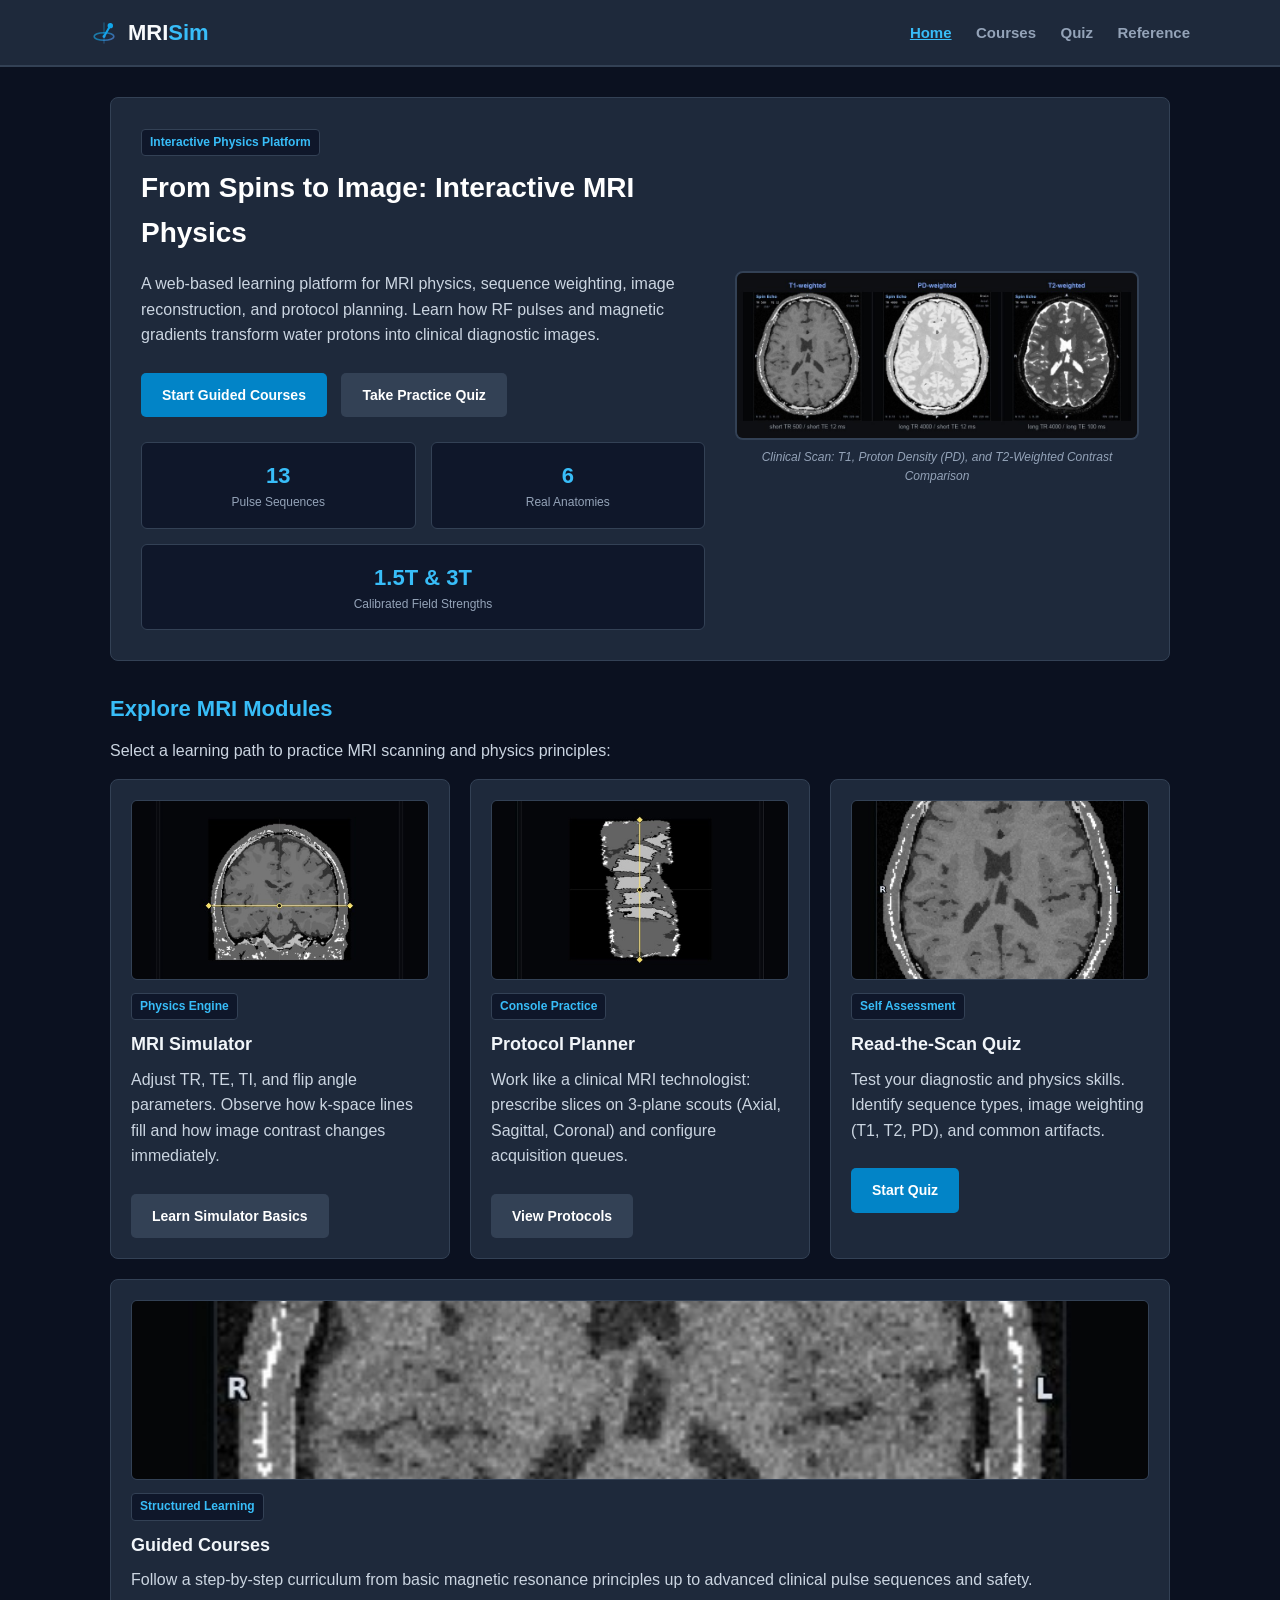
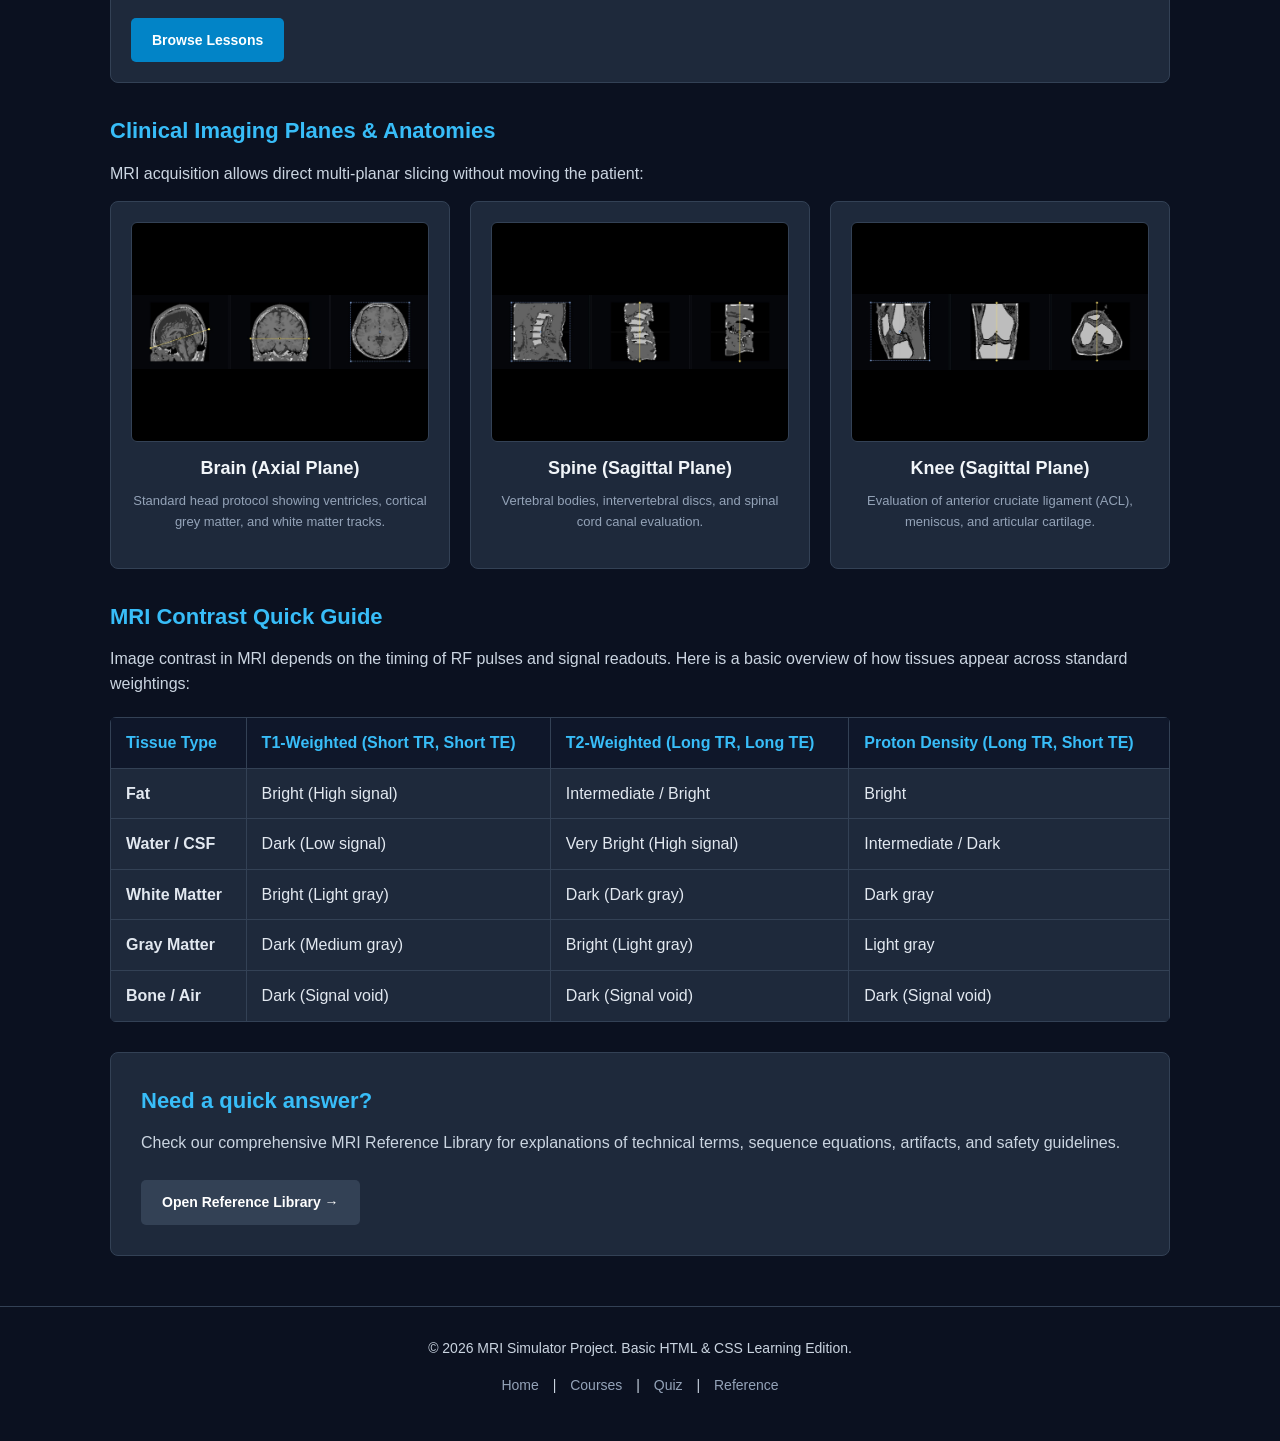
==== index.html @ a791c41a "feat: home page design complete" ====
<!DOCTYPE html>
<html lang="en">
<head>
    <meta charset="UTF-8">
    <meta name="viewport" content="width=device-width, initial-scale=1.0">
    <title>MRI Simulator — Home</title>
    <link rel="stylesheet" href="style.css">
</head>
<body>

    <!-- Simple Navigation Header with Logo -->
    <header>
        <div class="header-container">
            <a href="index.html" class="logo">
                <img src="img/logo.svg" alt="MRI Simulator Logo" class="header-logo">
                <span>MRI</span>Sim
            </a>
            <nav>
                <a href="index.html" class="active">Home</a>
                <a href="courses.html">Courses</a>
                <a href="quiz.html">Quiz</a>
                <a href="reference.html">Reference</a>
            </nav>
        </div>
    </header>

    <!-- Main Container -->
    <div class="container">

        <!-- Hero Section with Real MRI Scan Visual -->
        <section class="hero">
            <div class="hero-grid">
                <div class="hero-text">
                    <span class="card-tag">Interactive Physics Platform</span>
                    <h1>From Spins to Image: Interactive MRI Physics</h1>
                    <p>
                        A web-based learning platform for MRI physics, sequence weighting, image reconstruction, and protocol planning. Learn how RF pulses and magnetic gradients transform water protons into clinical diagnostic images.
                    </p>
                    <div>
                        <a href="courses.html" class="btn btn-primary">Start Guided Courses</a>
                        <a href="quiz.html" class="btn btn-secondary">Take Practice Quiz</a>
                    </div>

                    <!-- Stats / Highlights -->
                    <div class="stats-row">
                        <div class="stat-box">
                            <div class="stat-number">13</div>
                            <div class="stat-label">Pulse Sequences</div>
                        </div>
                        <div class="stat-box">
                            <div class="stat-number">6</div>
                            <div class="stat-label">Real Anatomies</div>
                        </div>
                        <div class="stat-box">
                            <div class="stat-number">1.5T &amp; 3T</div>
                            <div class="stat-label">Calibrated Field Strengths</div>
                        </div>
                    </div>
                </div>

                <!-- Hero MRI Showcase Image -->
                <div class="hero-image-wrap">
                    <img src="img/contrast-t1-pd-t2.jpg" alt="Clinical MRI Contrast Comparison: T1, PD, and T2" class="hero-img">
                    <div class="image-caption">Clinical Scan: T1, Proton Density (PD), and T2-Weighted Contrast Comparison</div>
                </div>
            </div>
        </section>

        <!-- Core Modules / Features Section with Real Scans -->
        <section>
            <h2>Explore MRI Modules</h2>
            <p>Select a learning path to practice MRI scanning and physics principles:</p>

            <div class="grid">
                <!-- Card 1: Simulator -->
                <div class="card">
                    <img src="img/brain_axial.jpg" alt="Brain Axial Scan in MRI Simulator" class="card-img">
                    <span class="card-tag">Physics Engine</span>
                    <h3>MRI Simulator</h3>
                    <p>
                        Adjust TR, TE, TI, and flip angle parameters. Observe how k-space lines fill and how image contrast changes immediately.
                    </p>
                    <a href="courses.html" class="btn btn-secondary">Learn Simulator Basics</a>
                </div>

                <!-- Card 2: Protocol Planner -->
                <div class="card">
                    <img src="img/spine_sagittal.jpg" alt="Spine Sagittal Scan Protocol Planner" class="card-img">
                    <span class="card-tag">Console Practice</span>
                    <h3>Protocol Planner</h3>
                    <p>
                        Work like a clinical MRI technologist: prescribe slices on 3-plane scouts (Axial, Sagittal, Coronal) and configure acquisition queues.
                    </p>
                    <a href="courses.html" class="btn btn-secondary">View Protocols</a>
                </div>

                <!-- Card 3: Quiz -->
                <div class="card">
                    <img src="img/quiz-t1.jpg" alt="Read the Scan Quiz Sample" class="card-img">
                    <span class="card-tag">Self Assessment</span>
                    <h3>Read-the-Scan Quiz</h3>
                    <p>
                        Test your diagnostic and physics skills. Identify sequence types, image weighting (T1, T2, PD), and common artifacts.
                    </p>
                    <a href="quiz.html" class="btn btn-primary">Start Quiz</a>
                </div>

                <!-- Card 4: Courses -->
                <div class="card">
                    <img src="img/lesson-what-is-mri.jpg" alt="Guided MRI Lessons" class="card-img">
                    <span class="card-tag">Structured Learning</span>
                    <h3>Guided Courses</h3>
                    <p>
                        Follow a step-by-step curriculum from basic magnetic resonance principles up to advanced clinical pulse sequences and safety.
                    </p>
                    <a href="courses.html" class="btn btn-primary">Browse Lessons</a>
                </div>
            </div>
        </section>

        <!-- Real Clinical Anatomy Showcase -->
        <section>
            <h2>Clinical Imaging Planes &amp; Anatomies</h2>
            <p>MRI acquisition allows direct multi-planar slicing without moving the patient:</p>

            <div class="grid">
                <div class="card" style="text-align: center;">
                    <img src="img/brain_axial.jpg" alt="Axial Brain MRI" class="card-img" style="height: 220px; object-fit: contain; background: #000;">
                    <h3>Brain (Axial Plane)</h3>
                    <p style="font-size: 13px; color: #94a3b8;">Standard head protocol showing ventricles, cortical grey matter, and white matter tracks.</p>
                </div>
                <div class="card" style="text-align: center;">
                    <img src="img/spine_sagittal.jpg" alt="Sagittal Spine MRI" class="card-img" style="height: 220px; object-fit: contain; background: #000;">
                    <h3>Spine (Sagittal Plane)</h3>
                    <p style="font-size: 13px; color: #94a3b8;">Vertebral bodies, intervertebral discs, and spinal cord canal evaluation.</p>
                </div>
                <div class="card" style="text-align: center;">
                    <img src="img/knee_sagittal.jpg" alt="Sagittal Knee MRI" class="card-img" style="height: 220px; object-fit: contain; background: #000;">
                    <h3>Knee (Sagittal Plane)</h3>
                    <p style="font-size: 13px; color: #94a3b8;">Evaluation of anterior cruciate ligament (ACL), meniscus, and articular cartilage.</p>
                </div>
            </div>
        </section>

        <!-- Basic Educational Concept Summary -->
        <section>
            <h2>MRI Contrast Quick Guide</h2>
            <p>
                Image contrast in MRI depends on the timing of RF pulses and signal readouts. Here is a basic overview of how tissues appear across standard weightings:
            </p>

            <table>
                <thead>
                    <tr>
                        <th>Tissue Type</th>
                        <th>T1-Weighted (Short TR, Short TE)</th>
                        <th>T2-Weighted (Long TR, Long TE)</th>
                        <th>Proton Density (Long TR, Short TE)</th>
                    </tr>
                </thead>
                <tbody>
                    <tr>
                        <td><strong>Fat</strong></td>
                        <td>Bright (High signal)</td>
                        <td>Intermediate / Bright</td>
                        <td>Bright</td>
                    </tr>
                    <tr>
                        <td><strong>Water / CSF</strong></td>
                        <td>Dark (Low signal)</td>
                        <td>Very Bright (High signal)</td>
                        <td>Intermediate / Dark</td>
                    </tr>
                    <tr>
                        <td><strong>White Matter</strong></td>
                        <td>Bright (Light gray)</td>
                        <td>Dark (Dark gray)</td>
                        <td>Dark gray</td>
                    </tr>
                    <tr>
                        <td><strong>Gray Matter</strong></td>
                        <td>Dark (Medium gray)</td>
                        <td>Bright (Light gray)</td>
                        <td>Light gray</td>
                    </tr>
                    <tr>
                        <td><strong>Bone / Air</strong></td>
                        <td>Dark (Signal void)</td>
                        <td>Dark (Signal void)</td>
                        <td>Dark (Signal void)</td>
                    </tr>
                </tbody>
            </table>
        </section>

        <!-- Reference Callout -->
        <section class="hero" style="margin-top: 30px;">
            <h2>Need a quick answer?</h2>
            <p>
                Check our comprehensive MRI Reference Library for explanations of technical terms, sequence equations, artifacts, and safety guidelines.
            </p>
            <a href="reference.html" class="btn btn-secondary">Open Reference Library →</a>
        </section>

    </div>

    <!-- Simple Footer -->
    <footer>
        <p>&copy; 2026 MRI Simulator Project. Basic HTML &amp; CSS Learning Edition.</p>
        <p>
            <a href="index.html">Home</a> |
            <a href="courses.html">Courses</a> |
            <a href="quiz.html">Quiz</a> |
            <a href="reference.html">Reference</a>
        </p>
    </footer>

</body>
</html>
---- style.css ----
/* ========================================================
   Basic Stylesheet for MRI Project (Beginner Friendly)
   ======================================================== */

* {
    margin: 0;
    padding: 0;
    box-sizing: border-box;
    font-family: Arial, Helvetica, sans-serif;
}

body {
    background-color: #0b1120;
    color: #e2e8f0;
    line-height: 1.6;
}

/* Header & Navigation Bar */
header {
    background-color: #1e293b;
    border-bottom: 2px solid #334155;
    padding: 15px 30px;
}

.header-container {
    max-width: 1100px;
    margin: 0 auto;
    display: flex;
    justify-content: space-between;
    align-items: center;
    flex-wrap: wrap;
    gap: 15px;
}

.logo {
    display: flex;
    align-items: center;
    font-size: 22px;
    font-weight: bold;
    color: #38bdf8;
    text-decoration: none;
}

.header-logo {
    width: 28px;
    height: 28px;
    margin-right: 10px;
}

.logo span {
    color: #f8fafc;
}

nav a {
    color: #94a3b8;
    text-decoration: none;
    margin-left: 20px;
    font-size: 15px;
    font-weight: bold;
}

nav a:hover,
nav a.active {
    color: #38bdf8;
    text-decoration: underline;
}

/* Main Container */
.container {
    max-width: 1100px;
    margin: 30px auto;
    padding: 0 20px;
}

/* Headings */
h1 {
    font-size: 28px;
    margin-bottom: 15px;
    color: #ffffff;
}

h2 {
    font-size: 22px;
    margin-bottom: 12px;
    color: #38bdf8;
}

h3 {
    font-size: 18px;
    margin-bottom: 8px;
    color: #f1f5f9;
}

p {
    margin-bottom: 15px;
    color: #cbd5e1;
}

/* Hero Section */
.hero {
    background-color: #1e293b;
    border: 1px solid #334155;
    border-radius: 8px;
    padding: 30px;
    margin-bottom: 30px;
}

.hero-grid {
    display: flex;
    gap: 30px;
    align-items: center;
    flex-wrap: wrap;
}

.hero-text {
    flex: 1 1 480px;
}

.hero-image-wrap {
    flex: 1 1 320px;
    text-align: center;
}

.hero-img {
    width: 100%;
    max-width: 420px;
    border-radius: 8px;
    border: 2px solid #334155;
    display: block;
    margin: 0 auto;
}

.image-caption {
    font-size: 12px;
    color: #94a3b8;
    margin-top: 8px;
    font-style: italic;
}

/* Buttons */
.btn {
    display: inline-block;
    padding: 10px 20px;
    font-size: 14px;
    font-weight: bold;
    text-decoration: none;
    border-radius: 5px;
    margin-right: 10px;
    margin-top: 10px;
    cursor: pointer;
    border: 1px solid transparent;
}

.btn-primary {
    background-color: #0284c7;
    color: #ffffff;
}

.btn-primary:hover {
    background-color: #0369a1;
}

.btn-secondary {
    background-color: #334155;
    color: #ffffff;
}

.btn-secondary:hover {
    background-color: #475569;
}

/* Stats / Metrics Row */
.stats-row {
    display: flex;
    flex-wrap: wrap;
    gap: 15px;
    margin-top: 25px;
}

.stat-box {
    background-color: #0f172a;
    border: 1px solid #334155;
    padding: 15px;
    border-radius: 6px;
    flex: 1 1 180px;
    text-align: center;
}

.stat-number {
    font-size: 22px;
    font-weight: bold;
    color: #38bdf8;
}

.stat-label {
    font-size: 12px;
    color: #94a3b8;
}

/* Cards Grid Layout */
.grid {
    display: flex;
    flex-wrap: wrap;
    gap: 20px;
    margin-bottom: 30px;
}

.card {
    background-color: #1e293b;
    border: 1px solid #334155;
    border-radius: 8px;
    padding: 20px;
    flex: 1 1 300px;
}

.card-img {
    width: 100%;
    height: 180px;
    object-fit: cover;
    border-radius: 6px;
    margin-bottom: 12px;
    border: 1px solid #334155;
    display: block;
}

.card-tag {
    display: inline-block;
    background-color: #0f172a;
    color: #38bdf8;
    font-size: 12px;
    font-weight: bold;
    padding: 3px 8px;
    border-radius: 4px;
    margin-bottom: 10px;
    border: 1px solid #334155;
}

/* Simple Tables */
table {
    width: 100%;
    border-collapse: collapse;
    margin: 20px 0;
    background-color: #1e293b;
    border-radius: 6px;
    overflow: hidden;
}

th, td {
    border: 1px solid #334155;
    padding: 12px 15px;
    text-align: left;
}

th {
    background-color: #0f172a;
    color: #38bdf8;
}


footer {
    background-color: #0b1120;
    border-top: 1px solid #334155;
    padding: 30px 20px;
    text-align: center;
    color: #64748b;
    font-size: 14px;
    margin-top: 50px;
}

footer a {
    color: #94a3b8;
    text-decoration: none;
    margin: 0 10px;
}

footer a:hover {
    color: #38bdf8;
}
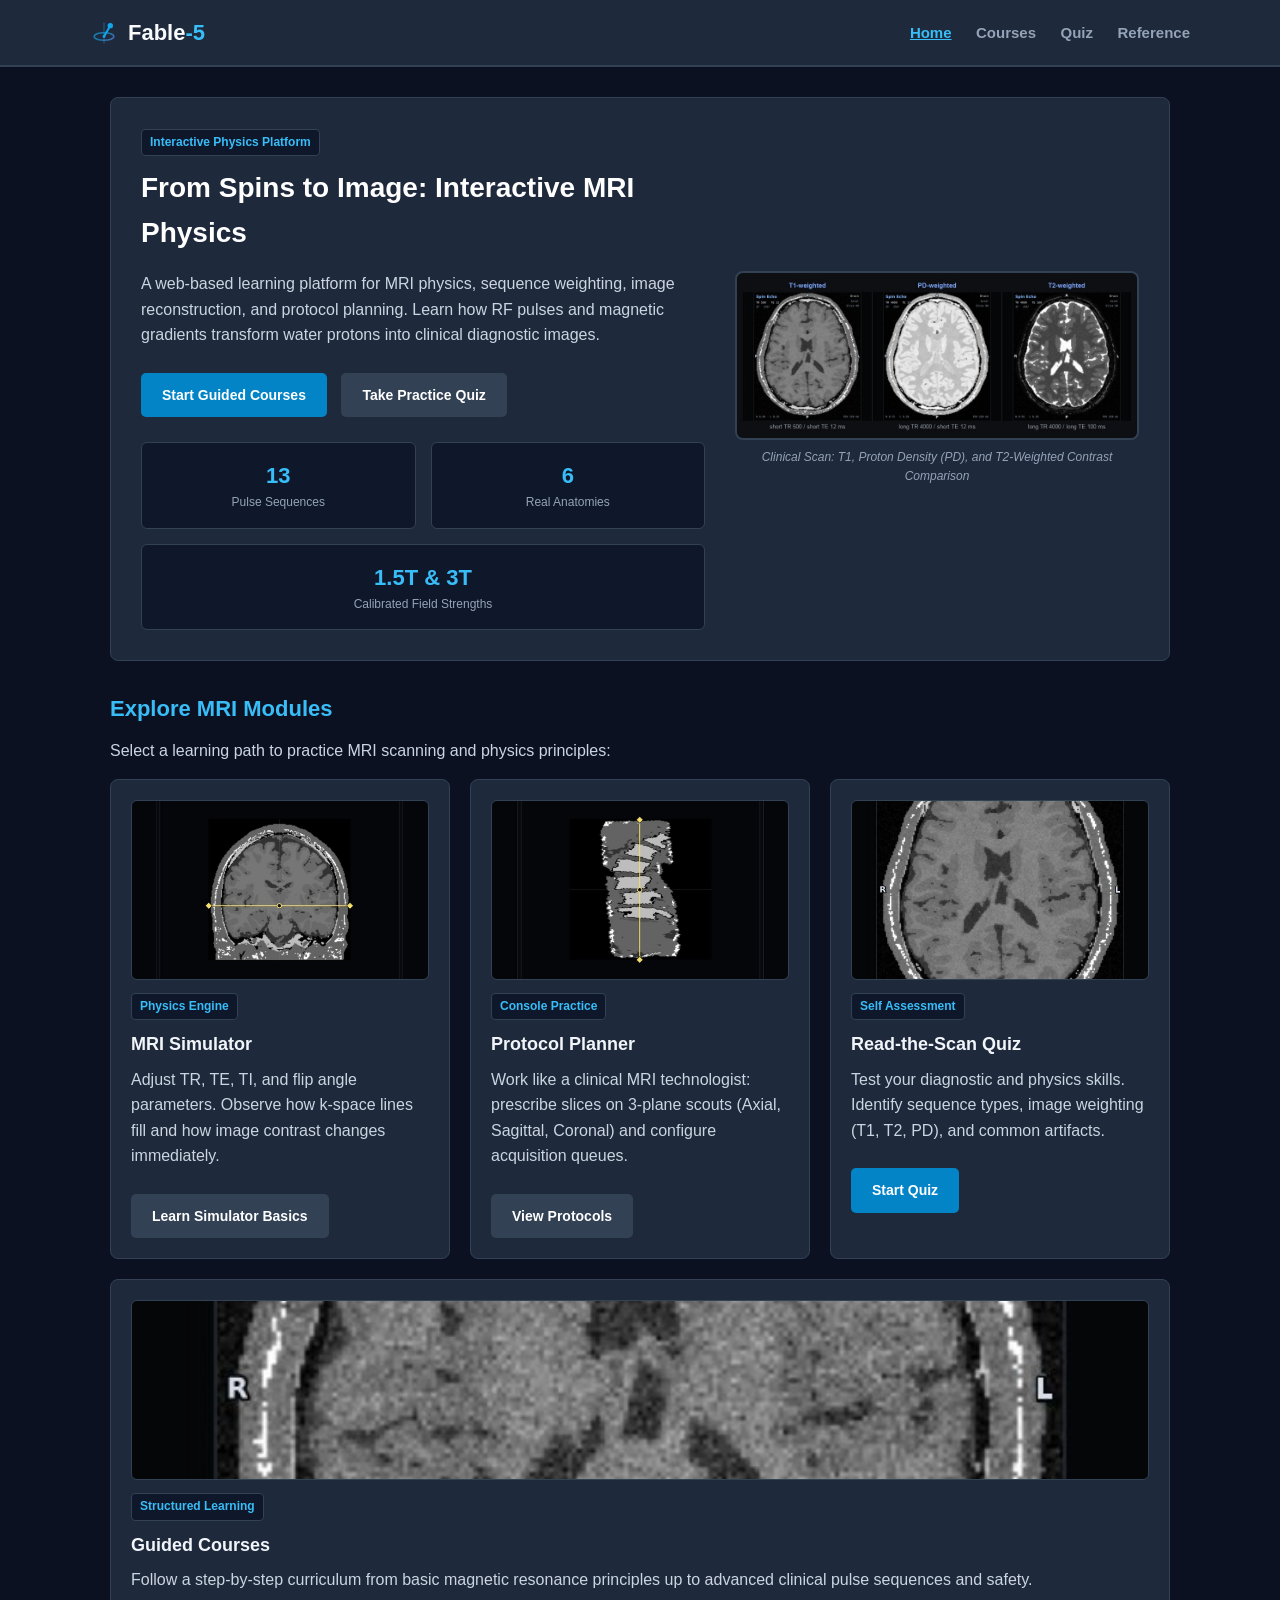
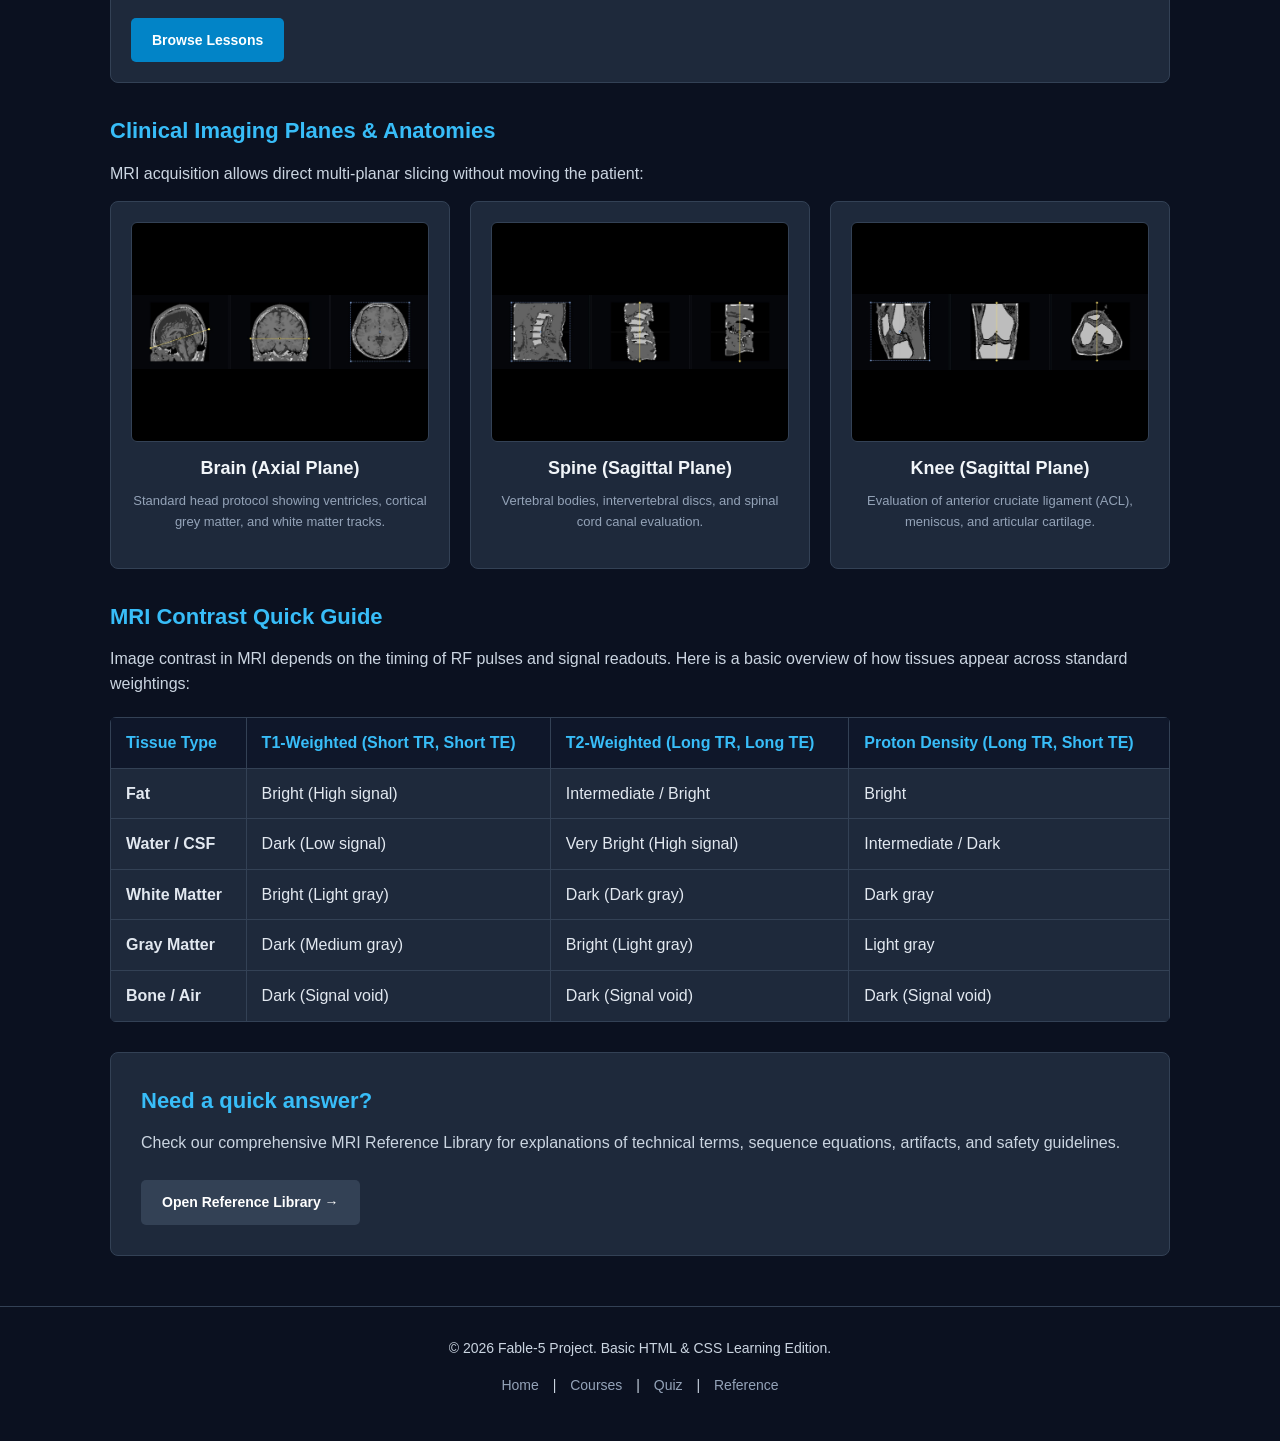
==== commit fb7e7d4e: "fix: update project name" ====
--- a/index.html
+++ b/index.html
@@ -1,219 +1,272 @@
-<!DOCTYPE html>
+<!doctype html>
 <html lang="en">
-<head>
-    <meta charset="UTF-8">
-    <meta name="viewport" content="width=device-width, initial-scale=1.0">
-    <title>MRI Simulator — Home</title>
-    <link rel="stylesheet" href="style.css">
-</head>
-<body>
-
-    <!-- Simple Navigation Header with Logo -->
+  <head>
+    <meta charset="UTF-8" />
+    <meta name="viewport" content="width=device-width, initial-scale=1.0" />
+    <title>Fable-5 — Home</title>
+    <link rel="stylesheet" href="style.css" />
+  </head>
+  <body>
     <header>
-        <div class="header-container">
-            <a href="index.html" class="logo">
-                <img src="img/logo.svg" alt="MRI Simulator Logo" class="header-logo">
-                <span>MRI</span>Sim
-            </a>
-            <nav>
-                <a href="index.html" class="active">Home</a>
-                <a href="courses.html">Courses</a>
-                <a href="quiz.html">Quiz</a>
-                <a href="reference.html">Reference</a>
-            </nav>
+      <div class="header-container">
+        <a href="index.html" class="logo">
+          <img src="img/logo.svg" alt="Fable-5 Logo" class="header-logo" />
+          <span>Fable</span>-5
+        </a>
+        <nav>
+          <a href="index.html" class="active">Home</a>
+          <a href="courses.html">Courses</a>
+          <a href="quiz.html">Quiz</a>
+          <a href="reference.html">Reference</a>
+        </nav>
+      </div>
+    </header>
+
+    <div class="container">
+      <section class="hero">
+        <div class="hero-grid">
+          <div class="hero-text">
+            <span class="card-tag">Interactive Physics Platform</span>
+            <h1>From Spins to Image: Interactive MRI Physics</h1>
+            <p>
+              A web-based learning platform for MRI physics, sequence weighting,
+              image reconstruction, and protocol planning. Learn how RF pulses
+              and magnetic gradients transform water protons into clinical
+              diagnostic images.
+            </p>
+            <div>
+              <a href="courses.html" class="btn btn-primary"
+                >Start Guided Courses</a
+              >
+              <a href="quiz.html" class="btn btn-secondary"
+                >Take Practice Quiz</a
+              >
+            </div>
+
+            <div class="stats-row">
+              <div class="stat-box">
+                <div class="stat-number">13</div>
+                <div class="stat-label">Pulse Sequences</div>
+              </div>
+              <div class="stat-box">
+                <div class="stat-number">6</div>
+                <div class="stat-label">Real Anatomies</div>
+              </div>
+              <div class="stat-box">
+                <div class="stat-number">1.5T &amp; 3T</div>
+                <div class="stat-label">Calibrated Field Strengths</div>
+              </div>
+            </div>
+          </div>
+
+          <div class="hero-image-wrap">
+            <img
+              src="img/contrast-t1-pd-t2.jpg"
+              alt="Clinical MRI Contrast Comparison: T1, PD, and T2"
+              class="hero-img"
+            />
+            <div class="image-caption">
+              Clinical Scan: T1, Proton Density (PD), and T2-Weighted Contrast
+              Comparison
+            </div>
+          </div>
         </div>
-    </header>
-
-    <!-- Main Container -->
-    <div class="container">
-
-        <!-- Hero Section with Real MRI Scan Visual -->
-        <section class="hero">
-            <div class="hero-grid">
-                <div class="hero-text">
-                    <span class="card-tag">Interactive Physics Platform</span>
-                    <h1>From Spins to Image: Interactive MRI Physics</h1>
-                    <p>
-                        A web-based learning platform for MRI physics, sequence weighting, image reconstruction, and protocol planning. Learn how RF pulses and magnetic gradients transform water protons into clinical diagnostic images.
-                    </p>
-                    <div>
-                        <a href="courses.html" class="btn btn-primary">Start Guided Courses</a>
-                        <a href="quiz.html" class="btn btn-secondary">Take Practice Quiz</a>
-                    </div>
-
-                    <!-- Stats / Highlights -->
-                    <div class="stats-row">
-                        <div class="stat-box">
-                            <div class="stat-number">13</div>
-                            <div class="stat-label">Pulse Sequences</div>
-                        </div>
-                        <div class="stat-box">
-                            <div class="stat-number">6</div>
-                            <div class="stat-label">Real Anatomies</div>
-                        </div>
-                        <div class="stat-box">
-                            <div class="stat-number">1.5T &amp; 3T</div>
-                            <div class="stat-label">Calibrated Field Strengths</div>
-                        </div>
-                    </div>
-                </div>
-
-                <!-- Hero MRI Showcase Image -->
-                <div class="hero-image-wrap">
-                    <img src="img/contrast-t1-pd-t2.jpg" alt="Clinical MRI Contrast Comparison: T1, PD, and T2" class="hero-img">
-                    <div class="image-caption">Clinical Scan: T1, Proton Density (PD), and T2-Weighted Contrast Comparison</div>
-                </div>
-            </div>
-        </section>
-
-        <!-- Core Modules / Features Section with Real Scans -->
-        <section>
-            <h2>Explore MRI Modules</h2>
-            <p>Select a learning path to practice MRI scanning and physics principles:</p>
-
-            <div class="grid">
-                <!-- Card 1: Simulator -->
-                <div class="card">
-                    <img src="img/brain_axial.jpg" alt="Brain Axial Scan in MRI Simulator" class="card-img">
-                    <span class="card-tag">Physics Engine</span>
-                    <h3>MRI Simulator</h3>
-                    <p>
-                        Adjust TR, TE, TI, and flip angle parameters. Observe how k-space lines fill and how image contrast changes immediately.
-                    </p>
-                    <a href="courses.html" class="btn btn-secondary">Learn Simulator Basics</a>
-                </div>
-
-                <!-- Card 2: Protocol Planner -->
-                <div class="card">
-                    <img src="img/spine_sagittal.jpg" alt="Spine Sagittal Scan Protocol Planner" class="card-img">
-                    <span class="card-tag">Console Practice</span>
-                    <h3>Protocol Planner</h3>
-                    <p>
-                        Work like a clinical MRI technologist: prescribe slices on 3-plane scouts (Axial, Sagittal, Coronal) and configure acquisition queues.
-                    </p>
-                    <a href="courses.html" class="btn btn-secondary">View Protocols</a>
-                </div>
-
-                <!-- Card 3: Quiz -->
-                <div class="card">
-                    <img src="img/quiz-t1.jpg" alt="Read the Scan Quiz Sample" class="card-img">
-                    <span class="card-tag">Self Assessment</span>
-                    <h3>Read-the-Scan Quiz</h3>
-                    <p>
-                        Test your diagnostic and physics skills. Identify sequence types, image weighting (T1, T2, PD), and common artifacts.
-                    </p>
-                    <a href="quiz.html" class="btn btn-primary">Start Quiz</a>
-                </div>
-
-                <!-- Card 4: Courses -->
-                <div class="card">
-                    <img src="img/lesson-what-is-mri.jpg" alt="Guided MRI Lessons" class="card-img">
-                    <span class="card-tag">Structured Learning</span>
-                    <h3>Guided Courses</h3>
-                    <p>
-                        Follow a step-by-step curriculum from basic magnetic resonance principles up to advanced clinical pulse sequences and safety.
-                    </p>
-                    <a href="courses.html" class="btn btn-primary">Browse Lessons</a>
-                </div>
-            </div>
-        </section>
-
-        <!-- Real Clinical Anatomy Showcase -->
-        <section>
-            <h2>Clinical Imaging Planes &amp; Anatomies</h2>
-            <p>MRI acquisition allows direct multi-planar slicing without moving the patient:</p>
-
-            <div class="grid">
-                <div class="card" style="text-align: center;">
-                    <img src="img/brain_axial.jpg" alt="Axial Brain MRI" class="card-img" style="height: 220px; object-fit: contain; background: #000;">
-                    <h3>Brain (Axial Plane)</h3>
-                    <p style="font-size: 13px; color: #94a3b8;">Standard head protocol showing ventricles, cortical grey matter, and white matter tracks.</p>
-                </div>
-                <div class="card" style="text-align: center;">
-                    <img src="img/spine_sagittal.jpg" alt="Sagittal Spine MRI" class="card-img" style="height: 220px; object-fit: contain; background: #000;">
-                    <h3>Spine (Sagittal Plane)</h3>
-                    <p style="font-size: 13px; color: #94a3b8;">Vertebral bodies, intervertebral discs, and spinal cord canal evaluation.</p>
-                </div>
-                <div class="card" style="text-align: center;">
-                    <img src="img/knee_sagittal.jpg" alt="Sagittal Knee MRI" class="card-img" style="height: 220px; object-fit: contain; background: #000;">
-                    <h3>Knee (Sagittal Plane)</h3>
-                    <p style="font-size: 13px; color: #94a3b8;">Evaluation of anterior cruciate ligament (ACL), meniscus, and articular cartilage.</p>
-                </div>
-            </div>
-        </section>
-
-        <!-- Basic Educational Concept Summary -->
-        <section>
-            <h2>MRI Contrast Quick Guide</h2>
-            <p>
-                Image contrast in MRI depends on the timing of RF pulses and signal readouts. Here is a basic overview of how tissues appear across standard weightings:
-            </p>
-
-            <table>
-                <thead>
-                    <tr>
-                        <th>Tissue Type</th>
-                        <th>T1-Weighted (Short TR, Short TE)</th>
-                        <th>T2-Weighted (Long TR, Long TE)</th>
-                        <th>Proton Density (Long TR, Short TE)</th>
-                    </tr>
-                </thead>
-                <tbody>
-                    <tr>
-                        <td><strong>Fat</strong></td>
-                        <td>Bright (High signal)</td>
-                        <td>Intermediate / Bright</td>
-                        <td>Bright</td>
-                    </tr>
-                    <tr>
-                        <td><strong>Water / CSF</strong></td>
-                        <td>Dark (Low signal)</td>
-                        <td>Very Bright (High signal)</td>
-                        <td>Intermediate / Dark</td>
-                    </tr>
-                    <tr>
-                        <td><strong>White Matter</strong></td>
-                        <td>Bright (Light gray)</td>
-                        <td>Dark (Dark gray)</td>
-                        <td>Dark gray</td>
-                    </tr>
-                    <tr>
-                        <td><strong>Gray Matter</strong></td>
-                        <td>Dark (Medium gray)</td>
-                        <td>Bright (Light gray)</td>
-                        <td>Light gray</td>
-                    </tr>
-                    <tr>
-                        <td><strong>Bone / Air</strong></td>
-                        <td>Dark (Signal void)</td>
-                        <td>Dark (Signal void)</td>
-                        <td>Dark (Signal void)</td>
-                    </tr>
-                </tbody>
-            </table>
-        </section>
-
-        <!-- Reference Callout -->
-        <section class="hero" style="margin-top: 30px;">
-            <h2>Need a quick answer?</h2>
-            <p>
-                Check our comprehensive MRI Reference Library for explanations of technical terms, sequence equations, artifacts, and safety guidelines.
-            </p>
-            <a href="reference.html" class="btn btn-secondary">Open Reference Library →</a>
-        </section>
-
+      </section>
+
+      <section>
+        <h2>Explore MRI Modules</h2>
+        <p>
+          Select a learning path to practice MRI scanning and physics
+          principles:
+        </p>
+
+        <div class="grid">
+          <div class="card">
+            <img
+              src="img/brain_axial.jpg"
+              alt="Brain Axial Scan in MRI Simulator"
+              class="card-img"
+            />
+            <span class="card-tag">Physics Engine</span>
+            <h3>MRI Simulator</h3>
+            <p>
+              Adjust TR, TE, TI, and flip angle parameters. Observe how k-space
+              lines fill and how image contrast changes immediately.
+            </p>
+            <a href="courses.html" class="btn btn-secondary"
+              >Learn Simulator Basics</a
+            >
+          </div>
+
+          <div class="card">
+            <img
+              src="img/spine_sagittal.jpg"
+              alt="Spine Sagittal Scan Protocol Planner"
+              class="card-img"
+            />
+            <span class="card-tag">Console Practice</span>
+            <h3>Protocol Planner</h3>
+            <p>
+              Work like a clinical MRI technologist: prescribe slices on 3-plane
+              scouts (Axial, Sagittal, Coronal) and configure acquisition
+              queues.
+            </p>
+            <a href="courses.html" class="btn btn-secondary">View Protocols</a>
+          </div>
+
+          <div class="card">
+            <img
+              src="img/quiz-t1.jpg"
+              alt="Read the Scan Quiz Sample"
+              class="card-img"
+            />
+            <span class="card-tag">Self Assessment</span>
+            <h3>Read-the-Scan Quiz</h3>
+            <p>
+              Test your diagnostic and physics skills. Identify sequence types,
+              image weighting (T1, T2, PD), and common artifacts.
+            </p>
+            <a href="quiz.html" class="btn btn-primary">Start Quiz</a>
+          </div>
+
+          <div class="card">
+            <img
+              src="img/lesson-what-is-mri.jpg"
+              alt="Guided MRI Lessons"
+              class="card-img"
+            />
+            <span class="card-tag">Structured Learning</span>
+            <h3>Guided Courses</h3>
+            <p>
+              Follow a step-by-step curriculum from basic magnetic resonance
+              principles up to advanced clinical pulse sequences and safety.
+            </p>
+            <a href="courses.html" class="btn btn-primary">Browse Lessons</a>
+          </div>
+        </div>
+      </section>
+
+      <section>
+        <h2>Clinical Imaging Planes &amp; Anatomies</h2>
+        <p>
+          MRI acquisition allows direct multi-planar slicing without moving the
+          patient:
+        </p>
+
+        <div class="grid">
+          <div class="card" style="text-align: center">
+            <img
+              src="img/brain_axial.jpg"
+              alt="Axial Brain MRI"
+              class="card-img"
+              style="height: 220px; object-fit: contain; background: #000"
+            />
+            <h3>Brain (Axial Plane)</h3>
+            <p style="font-size: 13px; color: #94a3b8">
+              Standard head protocol showing ventricles, cortical grey matter,
+              and white matter tracks.
+            </p>
+          </div>
+          <div class="card" style="text-align: center">
+            <img
+              src="img/spine_sagittal.jpg"
+              alt="Sagittal Spine MRI"
+              class="card-img"
+              style="height: 220px; object-fit: contain; background: #000"
+            />
+            <h3>Spine (Sagittal Plane)</h3>
+            <p style="font-size: 13px; color: #94a3b8">
+              Vertebral bodies, intervertebral discs, and spinal cord canal
+              evaluation.
+            </p>
+          </div>
+          <div class="card" style="text-align: center">
+            <img
+              src="img/knee_sagittal.jpg"
+              alt="Sagittal Knee MRI"
+              class="card-img"
+              style="height: 220px; object-fit: contain; background: #000"
+            />
+            <h3>Knee (Sagittal Plane)</h3>
+            <p style="font-size: 13px; color: #94a3b8">
+              Evaluation of anterior cruciate ligament (ACL), meniscus, and
+              articular cartilage.
+            </p>
+          </div>
+        </div>
+      </section>
+
+      <section>
+        <h2>MRI Contrast Quick Guide</h2>
+        <p>
+          Image contrast in MRI depends on the timing of RF pulses and signal
+          readouts. Here is a basic overview of how tissues appear across
+          standard weightings:
+        </p>
+
+        <table>
+          <thead>
+            <tr>
+              <th>Tissue Type</th>
+              <th>T1-Weighted (Short TR, Short TE)</th>
+              <th>T2-Weighted (Long TR, Long TE)</th>
+              <th>Proton Density (Long TR, Short TE)</th>
+            </tr>
+          </thead>
+          <tbody>
+            <tr>
+              <td><strong>Fat</strong></td>
+              <td>Bright (High signal)</td>
+              <td>Intermediate / Bright</td>
+              <td>Bright</td>
+            </tr>
+            <tr>
+              <td><strong>Water / CSF</strong></td>
+              <td>Dark (Low signal)</td>
+              <td>Very Bright (High signal)</td>
+              <td>Intermediate / Dark</td>
+            </tr>
+            <tr>
+              <td><strong>White Matter</strong></td>
+              <td>Bright (Light gray)</td>
+              <td>Dark (Dark gray)</td>
+              <td>Dark gray</td>
+            </tr>
+            <tr>
+              <td><strong>Gray Matter</strong></td>
+              <td>Dark (Medium gray)</td>
+              <td>Bright (Light gray)</td>
+              <td>Light gray</td>
+            </tr>
+            <tr>
+              <td><strong>Bone / Air</strong></td>
+              <td>Dark (Signal void)</td>
+              <td>Dark (Signal void)</td>
+              <td>Dark (Signal void)</td>
+            </tr>
+          </tbody>
+        </table>
+      </section>
+
+      <section class="hero" style="margin-top: 30px">
+        <h2>Need a quick answer?</h2>
+        <p>
+          Check our comprehensive MRI Reference Library for explanations of
+          technical terms, sequence equations, artifacts, and safety guidelines.
+        </p>
+        <a href="reference.html" class="btn btn-secondary"
+          >Open Reference Library →</a
+        >
+      </section>
     </div>
 
-    <!-- Simple Footer -->
     <footer>
-        <p>&copy; 2026 MRI Simulator Project. Basic HTML &amp; CSS Learning Edition.</p>
-        <p>
-            <a href="index.html">Home</a> |
-            <a href="courses.html">Courses</a> |
-            <a href="quiz.html">Quiz</a> |
-            <a href="reference.html">Reference</a>
-        </p>
+      <p>&copy; 2026 Fable-5 Project. Basic HTML &amp; CSS Learning Edition.</p>
+      <p>
+        <a href="index.html">Home</a> | <a href="courses.html">Courses</a> |
+        <a href="quiz.html">Quiz</a> |
+        <a href="reference.html">Reference</a>
+      </p>
     </footer>
-
-</body>
+  </body>
 </html>
--- a/style.css
+++ b/style.css
@@ -1,278 +1,504 @@
-/* ========================================================
-   Basic Stylesheet for MRI Project (Beginner Friendly)
-   ======================================================== */
-
 * {
-    margin: 0;
-    padding: 0;
-    box-sizing: border-box;
-    font-family: Arial, Helvetica, sans-serif;
+  margin: 0;
+  padding: 0;
+  box-sizing: border-box;
+  font-family: Arial, Helvetica, sans-serif;
 }
 
 body {
-    background-color: #0b1120;
-    color: #e2e8f0;
-    line-height: 1.6;
-}
-
-/* Header & Navigation Bar */
+  background-color: #0b1120;
+  color: #e2e8f0;
+  line-height: 1.6;
+}
+
 header {
-    background-color: #1e293b;
-    border-bottom: 2px solid #334155;
-    padding: 15px 30px;
+  background-color: #1e293b;
+  border-bottom: 2px solid #334155;
+  padding: 15px 30px;
 }
 
 .header-container {
-    max-width: 1100px;
-    margin: 0 auto;
-    display: flex;
-    justify-content: space-between;
-    align-items: center;
-    flex-wrap: wrap;
-    gap: 15px;
+  max-width: 1100px;
+  margin: 0 auto;
+  display: flex;
+  justify-content: space-between;
+  align-items: center;
+  flex-wrap: wrap;
+  gap: 15px;
 }
 
 .logo {
-    display: flex;
-    align-items: center;
-    font-size: 22px;
-    font-weight: bold;
-    color: #38bdf8;
-    text-decoration: none;
+  display: flex;
+  align-items: center;
+  font-size: 22px;
+  font-weight: bold;
+  color: #38bdf8;
+  text-decoration: none;
 }
 
 .header-logo {
-    width: 28px;
-    height: 28px;
-    margin-right: 10px;
+  width: 28px;
+  height: 28px;
+  margin-right: 10px;
 }
 
 .logo span {
-    color: #f8fafc;
+  color: #f8fafc;
 }
 
 nav a {
-    color: #94a3b8;
-    text-decoration: none;
-    margin-left: 20px;
-    font-size: 15px;
-    font-weight: bold;
+  color: #94a3b8;
+  text-decoration: none;
+  margin-left: 20px;
+  font-size: 15px;
+  font-weight: bold;
 }
 
 nav a:hover,
 nav a.active {
-    color: #38bdf8;
-    text-decoration: underline;
-}
-
-/* Main Container */
+  color: #38bdf8;
+  text-decoration: underline;
+}
+
 .container {
-    max-width: 1100px;
-    margin: 30px auto;
-    padding: 0 20px;
-}
-
-/* Headings */
+  max-width: 1100px;
+  margin: 30px auto;
+  padding: 0 20px;
+}
+
 h1 {
-    font-size: 28px;
-    margin-bottom: 15px;
-    color: #ffffff;
+  font-size: 28px;
+  margin-bottom: 15px;
+  color: #ffffff;
 }
 
 h2 {
-    font-size: 22px;
-    margin-bottom: 12px;
-    color: #38bdf8;
+  font-size: 22px;
+  margin-bottom: 12px;
+  color: #38bdf8;
 }
 
 h3 {
-    font-size: 18px;
-    margin-bottom: 8px;
-    color: #f1f5f9;
+  font-size: 18px;
+  margin-bottom: 8px;
+  color: #f1f5f9;
 }
 
 p {
-    margin-bottom: 15px;
-    color: #cbd5e1;
-}
-
-/* Hero Section */
+  margin-bottom: 15px;
+  color: #cbd5e1;
+}
+
 .hero {
-    background-color: #1e293b;
-    border: 1px solid #334155;
-    border-radius: 8px;
-    padding: 30px;
-    margin-bottom: 30px;
+  background-color: #1e293b;
+  border: 1px solid #334155;
+  border-radius: 8px;
+  padding: 30px;
+  margin-bottom: 30px;
 }
 
 .hero-grid {
-    display: flex;
-    gap: 30px;
-    align-items: center;
-    flex-wrap: wrap;
+  display: flex;
+  gap: 30px;
+  align-items: center;
+  flex-wrap: wrap;
 }
 
 .hero-text {
-    flex: 1 1 480px;
+  flex: 1 1 480px;
 }
 
 .hero-image-wrap {
-    flex: 1 1 320px;
-    text-align: center;
+  flex: 1 1 320px;
+  text-align: center;
 }
 
 .hero-img {
-    width: 100%;
-    max-width: 420px;
-    border-radius: 8px;
-    border: 2px solid #334155;
-    display: block;
-    margin: 0 auto;
+  width: 100%;
+  max-width: 420px;
+  border-radius: 8px;
+  border: 2px solid #334155;
+  display: block;
+  margin: 0 auto;
 }
 
 .image-caption {
-    font-size: 12px;
-    color: #94a3b8;
-    margin-top: 8px;
-    font-style: italic;
-}
-
-/* Buttons */
+  font-size: 12px;
+  color: #94a3b8;
+  margin-top: 8px;
+  font-style: italic;
+}
+
 .btn {
-    display: inline-block;
-    padding: 10px 20px;
-    font-size: 14px;
-    font-weight: bold;
-    text-decoration: none;
-    border-radius: 5px;
-    margin-right: 10px;
-    margin-top: 10px;
-    cursor: pointer;
-    border: 1px solid transparent;
+  display: inline-block;
+  padding: 10px 20px;
+  font-size: 14px;
+  font-weight: bold;
+  text-decoration: none;
+  border-radius: 5px;
+  margin-right: 10px;
+  margin-top: 10px;
+  cursor: pointer;
+  border: 1px solid transparent;
 }
 
 .btn-primary {
-    background-color: #0284c7;
-    color: #ffffff;
+  background-color: #0284c7;
+  color: #ffffff;
 }
 
 .btn-primary:hover {
-    background-color: #0369a1;
+  background-color: #0369a1;
 }
 
 .btn-secondary {
-    background-color: #334155;
-    color: #ffffff;
+  background-color: #334155;
+  color: #ffffff;
 }
 
 .btn-secondary:hover {
-    background-color: #475569;
-}
-
-/* Stats / Metrics Row */
+  background-color: #475569;
+}
+
 .stats-row {
-    display: flex;
-    flex-wrap: wrap;
-    gap: 15px;
-    margin-top: 25px;
+  display: flex;
+  flex-wrap: wrap;
+  gap: 15px;
+  margin-top: 25px;
 }
 
 .stat-box {
-    background-color: #0f172a;
-    border: 1px solid #334155;
-    padding: 15px;
-    border-radius: 6px;
-    flex: 1 1 180px;
-    text-align: center;
+  background-color: #0f172a;
+  border: 1px solid #334155;
+  padding: 15px;
+  border-radius: 6px;
+  flex: 1 1 180px;
+  text-align: center;
 }
 
 .stat-number {
-    font-size: 22px;
-    font-weight: bold;
-    color: #38bdf8;
+  font-size: 22px;
+  font-weight: bold;
+  color: #38bdf8;
 }
 
 .stat-label {
-    font-size: 12px;
-    color: #94a3b8;
-}
-
-/* Cards Grid Layout */
+  font-size: 12px;
+  color: #94a3b8;
+}
+
 .grid {
-    display: flex;
-    flex-wrap: wrap;
-    gap: 20px;
-    margin-bottom: 30px;
+  display: flex;
+  flex-wrap: wrap;
+  gap: 20px;
+  margin-bottom: 30px;
 }
 
 .card {
-    background-color: #1e293b;
-    border: 1px solid #334155;
-    border-radius: 8px;
-    padding: 20px;
-    flex: 1 1 300px;
+  background-color: #1e293b;
+  border: 1px solid #334155;
+  border-radius: 8px;
+  padding: 20px;
+  flex: 1 1 300px;
 }
 
 .card-img {
-    width: 100%;
-    height: 180px;
-    object-fit: cover;
-    border-radius: 6px;
-    margin-bottom: 12px;
-    border: 1px solid #334155;
-    display: block;
+  width: 100%;
+  height: 180px;
+  object-fit: cover;
+  border-radius: 6px;
+  margin-bottom: 12px;
+  border: 1px solid #334155;
+  display: block;
 }
 
 .card-tag {
-    display: inline-block;
-    background-color: #0f172a;
-    color: #38bdf8;
-    font-size: 12px;
-    font-weight: bold;
-    padding: 3px 8px;
-    border-radius: 4px;
-    margin-bottom: 10px;
-    border: 1px solid #334155;
-}
-
-/* Simple Tables */
+  display: inline-block;
+  background-color: #0f172a;
+  color: #38bdf8;
+  font-size: 12px;
+  font-weight: bold;
+  padding: 3px 8px;
+  border-radius: 4px;
+  margin-bottom: 10px;
+  border: 1px solid #334155;
+}
+
 table {
-    width: 100%;
-    border-collapse: collapse;
-    margin: 20px 0;
-    background-color: #1e293b;
-    border-radius: 6px;
-    overflow: hidden;
-}
-
-th, td {
-    border: 1px solid #334155;
-    padding: 12px 15px;
-    text-align: left;
+  width: 100%;
+  border-collapse: collapse;
+  margin: 20px 0;
+  background-color: #1e293b;
+  border-radius: 6px;
+  overflow: hidden;
+}
+
+th,
+td {
+  border: 1px solid #334155;
+  padding: 12px 15px;
+  text-align: left;
 }
 
 th {
-    background-color: #0f172a;
-    color: #38bdf8;
-}
-
+  background-color: #0f172a;
+  color: #38bdf8;
+}
+
+.quiz-box {
+  background-color: #1e293b;
+  border: 1px solid #334155;
+  border-radius: 8px;
+  padding: 25px;
+  margin-bottom: 25px;
+}
+
+.question-title {
+  font-size: 18px;
+  font-weight: bold;
+  margin-bottom: 15px;
+  color: #ffffff;
+}
+
+.quiz-scan-container {
+  background-color: #0f172a;
+  border: 1px solid #334155;
+  border-radius: 6px;
+  padding: 15px;
+  text-align: center;
+  margin-bottom: 20px;
+}
+
+.quiz-scan-img {
+  width: 100%;
+  max-width: 320px;
+  height: auto;
+  border-radius: 6px;
+  border: 2px solid #38bdf8;
+  display: block;
+  margin: 0 auto 10px;
+}
+
+.options-list {
+  list-style: none;
+  margin-bottom: 20px;
+}
+
+.options-list li {
+  background-color: #0f172a;
+  border: 1px solid #334155;
+  border-radius: 6px;
+  padding: 12px 15px;
+  margin-bottom: 10px;
+  cursor: pointer;
+}
+
+.options-list li:hover {
+  border-color: #38bdf8;
+}
+
+.options-list input[type="radio"] {
+  margin-right: 10px;
+}
+
+.explanation-box {
+  background-color: #0f2744;
+  border-left: 4px solid #38bdf8;
+  padding: 15px;
+  border-radius: 4px;
+  margin-top: 15px;
+  font-size: 14px;
+}
+
+.topic-chips {
+  display: flex;
+  flex-wrap: wrap;
+  gap: 10px;
+  margin-bottom: 25px;
+}
+
+.chip {
+  background-color: #1e293b;
+  border: 1px solid #334155;
+  color: #cbd5e1;
+  padding: 8px 15px;
+  border-radius: 20px;
+  font-size: 13px;
+  text-decoration: none;
+}
+
+.chip:hover,
+.chip.active {
+  background-color: #0284c7;
+  color: #ffffff;
+  border-color: #0284c7;
+}
+
+.ref-layout {
+  display: flex;
+  gap: 25px;
+  flex-wrap: wrap;
+}
+
+.ref-sidebar {
+  width: 260px;
+  flex-shrink: 0;
+}
+
+.ref-sidebar .card {
+  padding: 15px;
+}
+
+.ref-sidebar-list {
+  list-style: none;
+}
+
+.ref-sidebar-list li a {
+  display: block;
+  padding: 8px 10px;
+  color: #cbd5e1;
+  text-decoration: none;
+  font-size: 14px;
+  border-radius: 4px;
+}
+
+.ref-sidebar-list li a:hover,
+.ref-sidebar-list li a.active {
+  background-color: #0f172a;
+  color: #38bdf8;
+}
+
+.ref-content {
+  flex: 1 1 500px;
+}
+
+.search-box {
+  width: 100%;
+  padding: 12px 15px;
+  background-color: #1e293b;
+  border: 1px solid #334155;
+  border-radius: 6px;
+  color: #ffffff;
+  font-size: 14px;
+  margin-bottom: 20px;
+}
+
+.search-box:focus {
+  outline: none;
+  border-color: #38bdf8;
+}
+
+.ref-item {
+  background-color: #1e293b;
+  border: 1px solid #334155;
+  border-radius: 8px;
+  padding: 20px;
+  margin-bottom: 20px;
+}
+
+.ref-item h3 {
+  color: #38bdf8;
+  margin-bottom: 10px;
+}
+
+.ref-thumb {
+  width: 100%;
+  max-width: 260px;
+  height: auto;
+  border-radius: 6px;
+  border: 1px solid #475569;
+  margin-top: 12px;
+  display: block;
+}
+
+.keypoints-list {
+  margin-top: 10px;
+  padding-left: 20px;
+  color: #94a3b8;
+  font-size: 14px;
+}
+
+.keypoints-list li {
+  margin-bottom: 4px;
+}
+
+.lesson-compare-grid {
+  display: flex;
+  gap: 20px;
+  margin: 15px 0;
+  flex-wrap: wrap;
+}
+
+.lesson-compare-col {
+  flex: 1 1 280px;
+  background-color: #0f172a;
+  border: 1px solid #334155;
+  border-radius: 6px;
+  padding: 15px;
+  text-align: center;
+}
+
+.lesson-img {
+  width: 100%;
+  max-width: 280px;
+  height: auto;
+  border-radius: 6px;
+  margin-bottom: 10px;
+  border: 1px solid #475569;
+}
+
+.module-header {
+  background-color: #0f172a;
+  border: 1px solid #334155;
+  padding: 12px 20px;
+  border-radius: 6px;
+  margin-top: 25px;
+  margin-bottom: 10px;
+  font-weight: bold;
+  color: #38bdf8;
+}
+
+.lesson-row {
+  background-color: #1e293b;
+  border: 1px solid #334155;
+  border-radius: 6px;
+  padding: 15px 20px;
+  margin-bottom: 10px;
+  display: flex;
+  justify-content: space-between;
+  align-items: center;
+  flex-wrap: wrap;
+  gap: 10px;
+}
+
+.lesson-info h4 {
+  color: #ffffff;
+  font-size: 16px;
+  margin-bottom: 4px;
+}
+
+.lesson-info p {
+  font-size: 13px;
+  color: #94a3b8;
+  margin: 0;
+}
 
 footer {
-    background-color: #0b1120;
-    border-top: 1px solid #334155;
-    padding: 30px 20px;
-    text-align: center;
-    color: #64748b;
-    font-size: 14px;
-    margin-top: 50px;
+  background-color: #0b1120;
+  border-top: 1px solid #334155;
+  padding: 30px 20px;
+  text-align: center;
+  color: #64748b;
+  font-size: 14px;
+  margin-top: 50px;
 }
 
 footer a {
-    color: #94a3b8;
-    text-decoration: none;
-    margin: 0 10px;
+  color: #94a3b8;
+  text-decoration: none;
+  margin: 0 10px;
 }
 
 footer a:hover {
-    color: #38bdf8;
-}
+  color: #38bdf8;
+}
